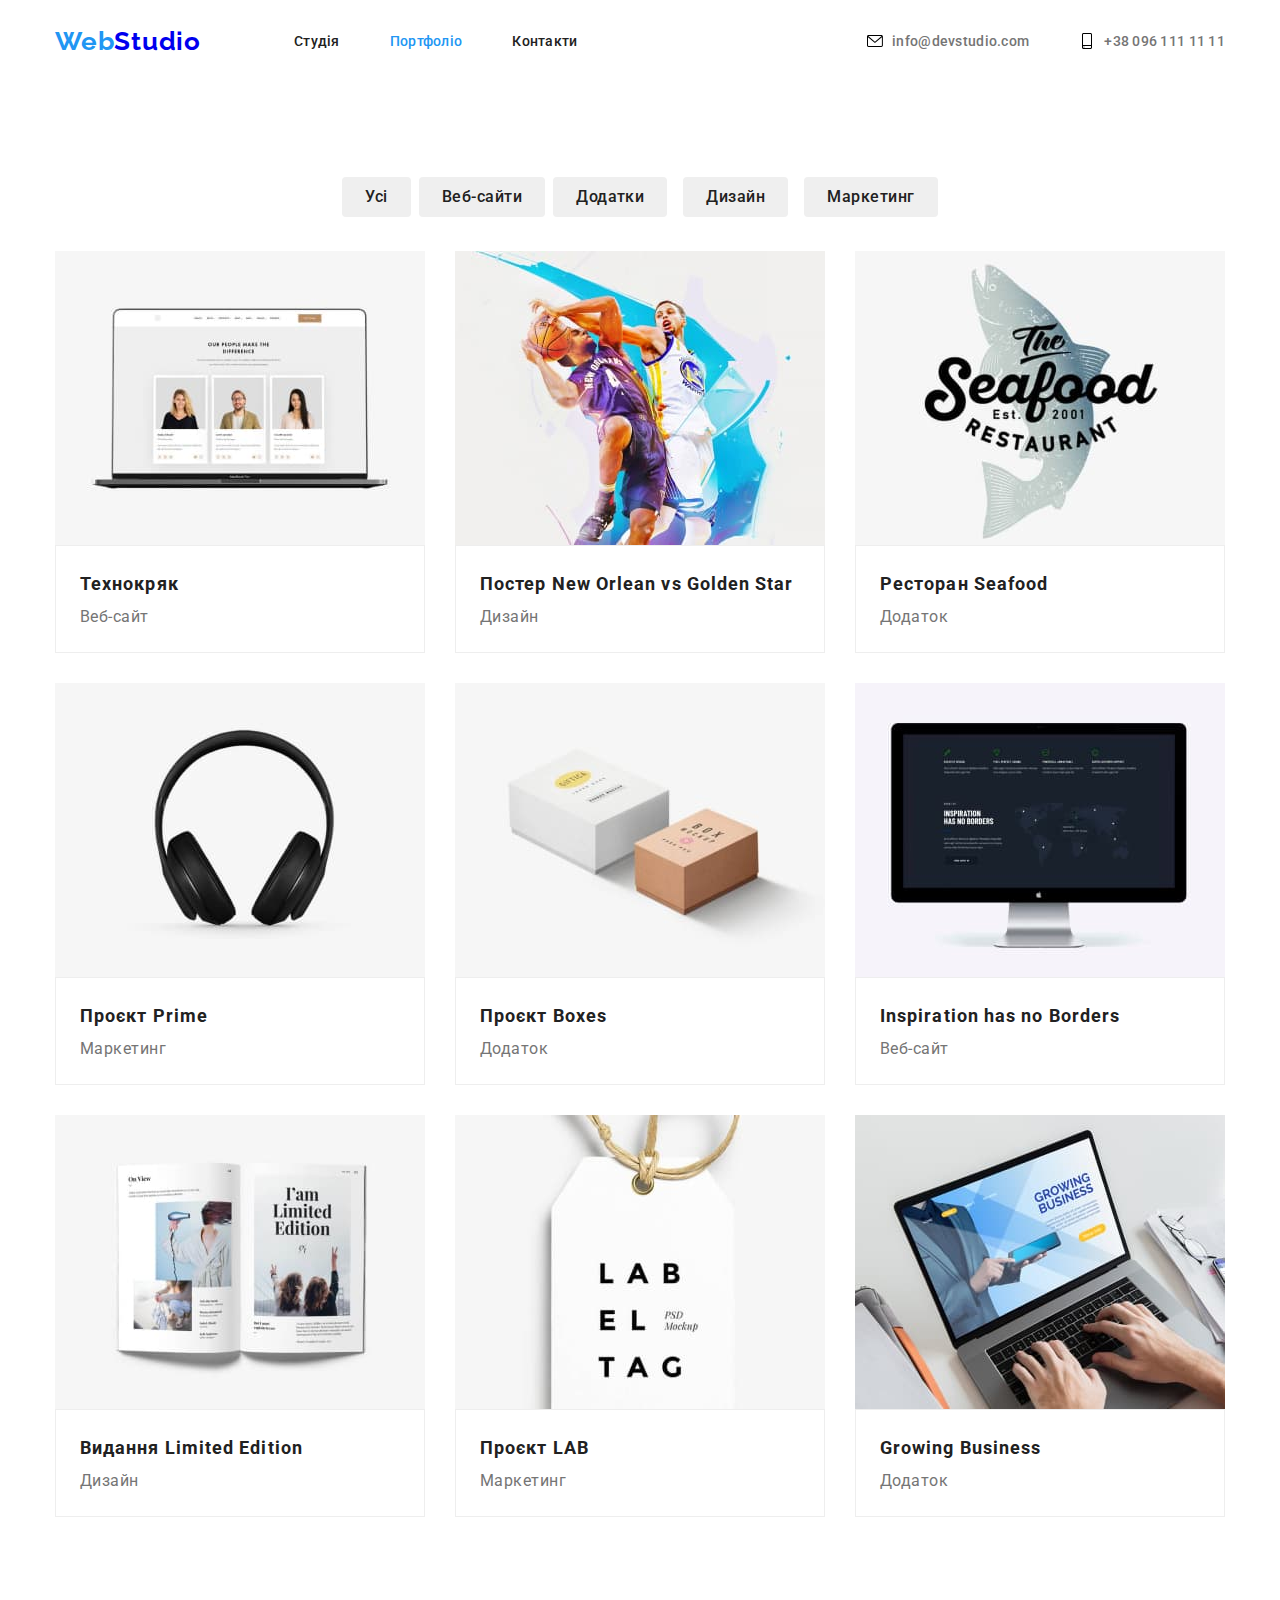
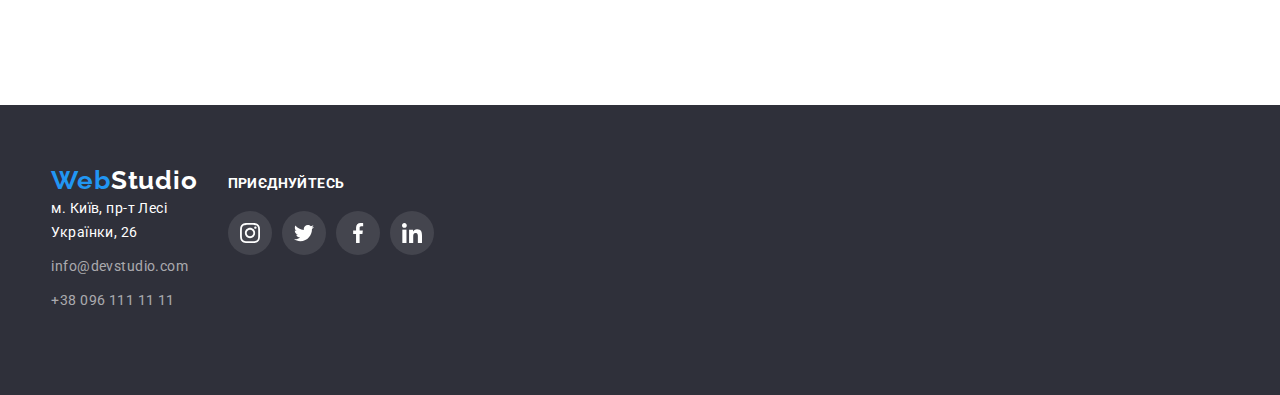
==== portfolio.html @ b9f02a89 "file transfer" ====
<!DOCTYPE html>
<html lang="uk">
  <head>
    <meta charset="UTF-8" />
    <meta http-equiv="X-UA-Compatible" content="IE=edge" />
    <meta name="viewport" content="width=device-width, initial-scale=1.0" />
    <title>portfolio</title>
    <link rel="preconnect" href="https://fonts.googleapis.com" />
    <link rel="preconnect" href="https://fonts.gstatic.com" crossorigin />
    <link
      href="https://fonts.googleapis.com/css2?family=Raleway:wght@700&family=Roboto:wght@400;500;700;900&display=swap"
      rel="stylesheet"
    />
    <link
      rel="stylesheet"
      href="https://cdnjs.cloudflare.com/ajax/libs/modern-normalize/1.1.0/modern-normalize.min.css"
    />
    <link rel="stylesheet" href="./css/styles.css" />
  </head>
  <body>
    <header class="header">
      <div class="container header-container">
        <!-- Навигация -->
        <nav class="header-container">
          <a href="./index.html" class="header-logo link"
            ><span class="web-style">Web</span>Studio</a
          >
          <ul class="header-nav-list list">
            <li class="header-list-item">
              <a
                class="header-list-link header-active-link link"
                href="./index.html"
                >Студія</a
              >
            </li>
            <li class="header-list-item">
              <a
                class="header-list-link header-active-link current link"
                href="./portfolio.html"
                >Портфоліо</a
              >
            </li>
            <li class="header-list-item">
              <a
                class="header-list-link header-active-link link"
                href="#contacts"
                >Контакти</a
              >
            </li>
          </ul>
        </nav>
        <ul class="header-contacts header-container list">
          <li class="contacts-list-item">
            <svg class="header-icon" width="16" height="12">
              <use href="./images/icons.svg#icon-envelope"></use>
            </svg>
            <a
              class="header-contacts-link header-active-link link"
              href="mailto:info@devstudio.com"
              >info@devstudio.com</a
            >
          </li>
          <li class="contacts-list-item">
            <svg class="header-icon" width="16" height="16">
              <use href="./images/icons.svg#icon-smartphone"></use>
            </svg>
            <a
              class="header-contacts-link header-active-link link"
              href="tel:+380961111111"
              >+38 096 111 11 11</a
            >
          </li>
        </ul>
      </div>
    </header>
    <main>
      <section class="portfolio-button-navigation portfolio">
        <div class="container">
          <!-- визуально скрытый h1 -->
          <h1 class="visually-hidden-portfolio">H1 portfolio</h1>
          <!-- кнопки портфолио -->
          <ul class="portfolio-list list">
            <li class="portfolio-button-list">
              <button type="button" class="portfolio-button-text">Усі</button>
            </li>
            <li>
              <button type="button" class="portfolio-button-text">
                Веб-сайти
              </button>
            </li>
            <li class="portfolio-button-list">
              <button type="button" class="portfolio-button-text">
                Додатки
              </button>
            </li>
            <li class="portfolio-button-list">
              <button type="button" class="portfolio-button-text">
                Дизайн
              </button>
            </li>
            <li class="portfolio-button-list">
              <button type="button" class="portfolio-button-text">
                Маркетинг
              </button>
            </li>
          </ul>
          <ul class="portfolio-main list">
            <li class="portfolio-images-list">
              <a class="portfolio-main-link-button link" href="">
                <img src="./images/website.jpg" alt="design" />
                <div class="main-portfolio-text-div">
                  <h2 class="portfolio-topic-text">Технокряк</h2>
                  <p class="portfolio-paragraph">Веб-сайт</p>
                </div>
              </a>
            </li>
            <li class="portfolio-images-list">
              <a class="portfolio-main-link-button link" href="">
                <img src="./images/design.jpg" alt="baskerball design" />
                <div class="main-portfolio-text-div">
                  <h3 class="portfolio-topic-text">
                    Постер New Orlean vs Golden Star
                  </h3>
                  <p class="portfolio-paragraph">Дизайн</p>
                </div>
              </a>
            </li>
            <li class="portfolio-images-list">
              <a class="portfolio-main-link-button link" href="">
                <img src="./images/addendum.jpg" alt="restoraunt" />
                <div class="main-portfolio-text-div">
                  <h2 class="portfolio-topic-text">Ресторан Seafood</h2>
                  <p class="portfolio-paragraph">Додаток</p>
                </div>
              </a>
            </li>
            <li class="portfolio-images-list">
              <a class="portfolio-main-link-button link" href="">
                <img src="./images/marketing.jpg" alt="headphones" />
                <div class="main-portfolio-text-div">
                  <h2 class="portfolio-topic-text">Проєкт Prime</h2>
                  <p class="portfolio-paragraph">Маркетинг</p>
                </div>
              </a>
            </li>
            <li class="portfolio-images-list">
              <a class="portfolio-main-link-button link" href="">
                <img src="./images/addendumbox.jpg" alt="project boxes" />
                <div class="main-portfolio-text-div">
                  <h2 class="portfolio-topic-text">Проєкт Boxes</h2>
                  <p class="portfolio-paragraph">Додаток</p>
                </div>
              </a>
            </li>
            <li class="portfolio-images-list">
              <a class="portfolio-main-link-button link" href="">
                <img src="./images/websitepc.jpg" alt="website on pc" />
                <div class="main-portfolio-text-div">
                  <h2 class="portfolio-topic-text">
                    Inspiration has no Borders
                  </h2>
                  <p class="portfolio-paragraph">Веб-сайт</p>
                </div>
              </a>
            </li>
            <li class="portfolio-images-list">
              <a class="portfolio-main-link-button link" href="">
                <img src="./images/designbook.jpg" alt="book" />
                <div class="main-portfolio-text-div">
                  <h2 class="portfolio-topic-text">Видання Limited Edition</h2>
                  <p class="portfolio-paragraph">Дизайн</p>
                </div>
              </a>
            </li>
            <li class="portfolio-images-list">
              <a class="portfolio-main-link-button link" href="">
                <img
                  src="./images/marketingbook.jpg"
                  alt="marketing book LAB"
                />
                <div class="main-portfolio-text-div">
                  <h2 class="portfolio-topic-text">Проєкт LAB</h2>
                  <p class="portfolio-paragraph">Маркетинг</p>
                </div>
              </a>
            </li>
            <li class="portfolio-images-list">
              <a class="portfolio-main-link-button link" href="">
                <img src="./images/addendumpc.jpg" alt="about business" />
                <div class="main-portfolio-text-div">
                  <h2 class="portfolio-topic-text">Growing Business</h2>
                  <p class="portfolio-paragraph">Додаток</p>
                </div>
              </a>
            </li>
          </ul>
        </div>
      </section>
    </main>
    <!-- футер -->
    <footer class="footer footer-portfolio">
      <div class="footer-address container">
        <a href="./index.html" class="footer-logo link"
          ><span class="web-style">Web</span>Studio</a
        >
        <address class="fotter-address">
          <ul class="list">
            <li>
              <a
                class="footer-map link"
                href="https://goo.gl/maps/VGLmBFfd4AsAkcc5A"
                >м. Київ, пр-т Лесі Українки, 26</a
              >
            </li>
            <li class="footer-contacts-link">
              <a class="footer-contacts link" href="mailto:info@devstudio.com"
                >info@devstudio.com</a
              >
            </li>
            <li class="footer-contacts-link">
              <a class="footer-contacts link" href="tel:+380961111111"
                >+38 096 111 11 11</a
              >
            </li>
          </ul>
        </address>
      </div>
      <div class="social-footer container">
        <strong class="footer-social-text">приєднуйтесь</strong>
        <ul class="footer-social-icons list">
          <li class="footer-social-items">
            <a href="" class="footer-social-link link"
              ><svg class="social-icon">
                <use href="./images/icons.svg#icon-instagram"></use></svg
            ></a>
          </li>
          <li class="footer-social-items">
            <a href="" class="footer-social-link link"
              ><svg class="social-icon">
                <use href="./images/icons.svg#icon-twitter"></use></svg
            ></a>
          </li>
          <li class="footer-social-items">
            <a href="" class="footer-social-link link"
              ><svg class="social-icon">
                <use href="./images/icons.svg#icon-facebook"></use></svg
            ></a>
          </li>
          <li class="footer-social-items">
            <a href="" class="footer-social-link link"
              ><svg class="social-icon">
                <use href="./images/icons.svg#icon-linkedin"></use></svg
            ></a>
          </li>
        </ul>
      </div>
    </footer>
  </body>
</html>
---- css/styles.css ----
/* General */

:root {
  --main-color: #212121;
  --second-color: #757575;
  --background-color: #ffffff;
  --accent-color: #2196f3;
}

body {
  margin: 0;
  font-size: 14px;
  font-family: "Roboto", sans-serif;
  background-color: var(--background-color);
}

img {
  display: block;
  width: 100%;
  height: auto;
}

p,
h2,
h3 {
  margin-top: 0;
  margin-bottom: 0;
}
.container {
  width: 1200px;
  margin-left: auto;
  margin-right: auto;
  padding-left: 15px;
  padding-right: 15px;
}

.link {
  text-decoration: none;
}

.list {
  padding: 0;
  margin: 0;
  list-style: none;
}

/* Хеадер */

.header {
  border-bottom: 100%;
}

.header-list-link {
  font-weight: 500;
  font-size: 14px;
  line-height: calc(16 / 12);
  letter-spacing: 0.02em;
  color: var(--main-color);
}

.current {
  color: var(--accent-color);
}

.header-logo {
  font-family: "Raleway", sans-serif;
  font-weight: 700;
  font-size: 26px;
  line-height: calc(31 / 26);
  letter-spacing: 0.03em;
}

.web-style {
  color: var(--accent-color);
}

.header-active-link:focus,
.contacts-list-item:hover,
.header-active-link:hover {
  color: var(--accent-color);
}

.contacts-list-item {
  align-items: center;
  justify-content: center;
  display: flex;
}

.header-contacts-link {
  font-weight: 500;
  font-size: 14px;
  line-height: calc(16 / 14);
  letter-spacing: 0.02em;
  color: var(--second-color);
}

.header-logo {
  display: flex;
  padding-top: 25px;
  padding-bottom: 25px;
  margin-right: 93px;
}

.header-nav-list {
  display: flex;
}
/* крайняя геометрия */
.header-list-item:not(:last-child),
.contacts-list-item:not(:last-child) {
  margin-right: 50px;
}

.header-list-link {
  padding-top: 32px;
  padding-bottom: 32px;
  display: block;
}

.header-container {
  align-items: center;
  display: flex;
  justify-content: space-between;
}

.header-icon {
  fill: currentColor;
  display: inline-block;
  margin-right: 9px;
  cursor: pointer;
}

.header-icon:hover {
  fill: var(--accent-color);
}

/* Hero */

.hero {
  background: #2f303a;
  text-align: center;
  padding-top: 200px;
  padding-bottom: 200px;
}

.overlay-hero {
  display: block;
  background-size: cover;
  background-repeat: no-repeat;
  background-position: center;
  margin-left: auto;
  margin-right: auto;
  max-width: 1600px;
  height: 600px;
  background-image: linear-gradient(
      to right,
      rgba(0, 0, 0, 0.4),
      rgba(0, 0, 0, 0.4)
    ),
    url("../images/hero-image.jpg");
}

.hero-text {
  font-weight: 900;
  font-size: 44px;
  line-height: calc(60 / 44);
  letter-spacing: 0.06em;
  text-transform: uppercase;
  color: var(--background-color);
  margin-bottom: 30px;
  margin-top: 0;
  width: 70%;
  text-align: center;
  margin-left: 200px;
}

.hero-button {
  font-family: inherit;
  cursor: pointer;
  font-weight: 700;
  font-size: 16px;
  line-height: calc(30 / 16);
  color: var(--background-color);
  background-color: var(--accent-color);
  text-align: center;
  border: 1px solid transparent;

  width: 216px;
  height: 50px;
  display: inline-flex;
  align-items: center;
  justify-content: center;
  border-radius: 4px;
}

.hero-button:hover,
.hero-button:focus {
  background-color: #188ce8;
}

/* Main */

.main-list-item {
  padding-bottom: 94px;
  padding-top: 94px;
}

.main-list-link {
  display: flex;
  gap: 30px;
}

.main-link-item {
  flex-basis: calc((100% - 90px) / 4);
}

.team-section {
  padding-bottom: 94px;
}

.team-images-link:nth-child(2) {
  margin-right: 30px;
  margin-left: 30px;
}

.main-list-topic {
  font-weight: 700;
  font-size: 14px;
  line-height: calc(16 / 14);
  letter-spacing: 0.03em;
  text-transform: uppercase;
  color: var(--main-color);
}

.main-list-paragraph {
  font-size: 14px;
  line-height: calc(24 / 14);
  letter-spacing: 0.03em;
  color: var(--second-color);
  margin-top: 10px;
  margin-bottom: 0;
}

.visually-hidden {
  position: absolute;
  width: 1px;
  height: 1px;
  margin: -1px;
  border: 0;
  padding: 0;

  white-space: nowrap;
  clip-path: inset(100%);
  clip: rect(0 0 0 0);
  overflow: hidden;
}

/* просто практиковался потом изменю на правильно */

.icon-main {
  display: inline-block;
  margin-left: 100px;
  margin-right: 100px;
  margin-top: 25px;
  margin-bottom: 55px;
}

.icon-main-div {
  background-color:#F5F4FA;;
}


.main-div-list {
  display: flex;
  align-items: center;
  justify-content: center;
}

/* our team */

.team-list-photo {
  display: flex;
}

.social-items,
.social-icons {
  display: flex;
  justify-content: center;
  margin-top: 16px;
}

.social-items {
  width: 44px;
  height: 44px;
  margin-right: 10px;
}

.social-icons .social-link {
  width: 100%;
  height: 100%;
  display: flex;
  justify-content: center;
  align-items: center;
  fill: #afb1b8;
}

.social-icons .social-link:hover {
  background-color: var(--accent-color);
  border-radius: 50%;
  fill: #ffffff;
}

.social-icon {
  width: 20px;
  height: 20px;
}

.social-items:last-child {
  margin-right: 0px;
}

.team-portrait-list {
  box-shadow: 0px 2px 2px 0px rgba(0, 0, 0, 0.3);
  background-color: #ffffff;
}

.team-portrait-list:nth-child(2n) {
  margin-right: 30px;
  margin-left: 30px;
}

.team-topic {
  font-weight: 700;
  font-size: 36px;
  line-height: calc(42 / 36);
  letter-spacing: 0.03em;
  color: var(--main-color);
  text-align: center;
  margin-bottom: 50px;
}

.team-names {
  font-weight: 500;
  font-size: 16px;
  line-height: calc(19 / 16);
  letter-spacing: 0.03em;
  color: var(--main-color);
  text-align: center;

  margin-bottom: 10px;
}

.team-portrait-text {
  padding-top: 30px;
  padding-bottom: 30px;
}

.our-team-group {
  padding-bottom: 94px;
  padding-top: 94px;
  background-color: #F5F4FA;
}

.team-labor {
  font-size: 16px;
  line-height: calc(19 / 16);
  letter-spacing: 0.03em;
  color: var(--second-color);
  text-align: center;
}

/* our clients */

.clients-icons {
  display: flex;
}

.logo-items {
  width: 170px;
  height: 92px;
  margin-right: 30px;
  border: 1px solid #afb1b8;
  border-radius: 4px;
  cursor: pointer;
}

.clients-logo {
  width: 106px;
  height: 60px;
  fill: #afb1b8;
}

.clients-logo:hover,
.logo-items:hover {
  fill: var(--accent-color);
  border-color: var(--accent-color);
}

.logo-items:last-child {
  margin-right: 0px;
}

.our-clients {
  padding-bottom: 94px;
  padding-top: 94px;
}

.clients-icons,
.logo-items {
  display: flex;
  justify-content: center;
  align-items: center;
}

/*Footer*/

.footer {
  background: #2f303a;
  padding-top: 60px;
  padding-bottom: 60px;
  justify-content: center;
  display: flex;
}

.fotter-address {
  font-style: normal;
}

.footer-logo {
  font-family: "Raleway", sans-serif;
  font-style: normal;
  font-weight: 700;
  font-size: 26px;
  line-height: 31px;
  letter-spacing: 0.03em;
  color: var(--background-color);
}

.footer-address-list {
  margin-top: 20px;
}


.footer-map {
  font-size: 14px;
  line-height: calc(24 / 14);
  letter-spacing: 0.03em;
  color: var(--background-color);
}

.footer-contacts {
  font-size: 14px;
  line-height: 24px;
  letter-spacing: 0.03em;
  color: #ffffff99;
}

.footer-contacts-link:not(:last-child) {
  margin-top: 10px;
  margin-bottom: 10px;
}

.footer-map:hover {
  color: var(--accent-color);
}

.footer-contacts:hover,
.footer-map:hover,
.footer-contacts:focus,
.footer-map:focus {
  color: var(--accent-color);
}

.footer-address {
  margin-left: 215px;
  margin-right: 0px;
}



/* социа футера */
.social-footer {
  margin-top: 10px;
  margin-right: 1000px;
  margin-bottom: 100px;
  justify-content: center;
}

.footer-social-text {
  font-weight: 700;
  font-size: 14px;
  line-height: 16px;
  letter-spacing: 0.03em;
  text-transform: uppercase;
  color: var(--background-color);
  width: 116px;
  height: 16px;
}

.footer-social-items,
.footer-social-icons {
  display: flex;
}

.footer-social-icons .footer-social-link {
  width: 100%;
  height: 100%;
  display: flex;
  justify-content: center;
  align-items: center;
  fill: #ffffff;
  background-color: rgba(255, 255, 255, 0.1);
  border-radius: 50%;
  margin-top: 20px;
}

.footer-social-items {
  width: 44px;
  height: 44px;
  margin-right: 10px;
}

.footer-social-icons .footer-social-link:hover {
  background-color: var(--accent-color);
  border-radius: 50%;
  fill: #ffffff;
}

.social-icon {
  width: 20px;
  height: 20px;
}

.social-items:last-child {
  margin-right: 0px;
}

/* PORTFOLIO */

.portfolio-button-navigation {
  padding-top: 94px;
  padding-bottom: 94px;
}

.portfolio-list {
  display: flex;
  align-items: center;
  justify-content: center;
}

.portfolio-main {
  display: flex;
  flex-wrap: wrap;
  margin-top: 34px;
  align-items: center;
  gap: 30px;
}

.main-portfolio-text-div {
  padding-top: 20px;
  padding-bottom: 20px;
  padding-left: 24px;
  padding-right: 24px;
  border: 1px solid #eeeeee;
}

.teamjob-images-list {
  display: flex;
}

.portfolio-topic-text {
  font-weight: 700;
  font-size: 18px;
  line-height: 36px;
  letter-spacing: 0.06em;
  color: var(--main-color);
}

.portfolio-paragraph {
  font-weight: 400;
  font-size: 16px;
  line-height: 30px;
  letter-spacing: 0.03em;
  color: var(--second-color);
}

.portfolio-button-text {
  font-family: inherit;
  cursor: pointer;
  font-weight: 500;
  font-size: 16px;
  line-height: 26px;
  letter-spacing: 0.03em;
  color: var(--main-color);
  border-radius: 4px;
  padding: 6px 22px;
  text-align: center;
  border: 1px solid transparent;
}

.portfolio-button-text:hover,
.portfolio-button-text:focus {
  color: var(--background-color);
  background-color: var(--accent-color);
  padding: 6px 22px;
  border-radius: 4px;
}

.portfolio-button-list {
  padding-right: 8px;
  padding-left: 8px;
}

.visually-hidden-portfolio {
  position: absolute;
  width: 1px;
  height: 1px;
  margin: -1px;
  border: 0;
  padding: 0;
  white-space: nowrap;
  clip-path: inset(100%);
  clip: rect(0 0 0 0);
  overflow: hidden;
}

.footer-portfolio {
  margin-top: 94px;
}

.portfolio-main-link-button:hover {
  display: block;
  box-shadow: 0px 2px 2px 0px rgba(0, 0, 0, 0.3);
}
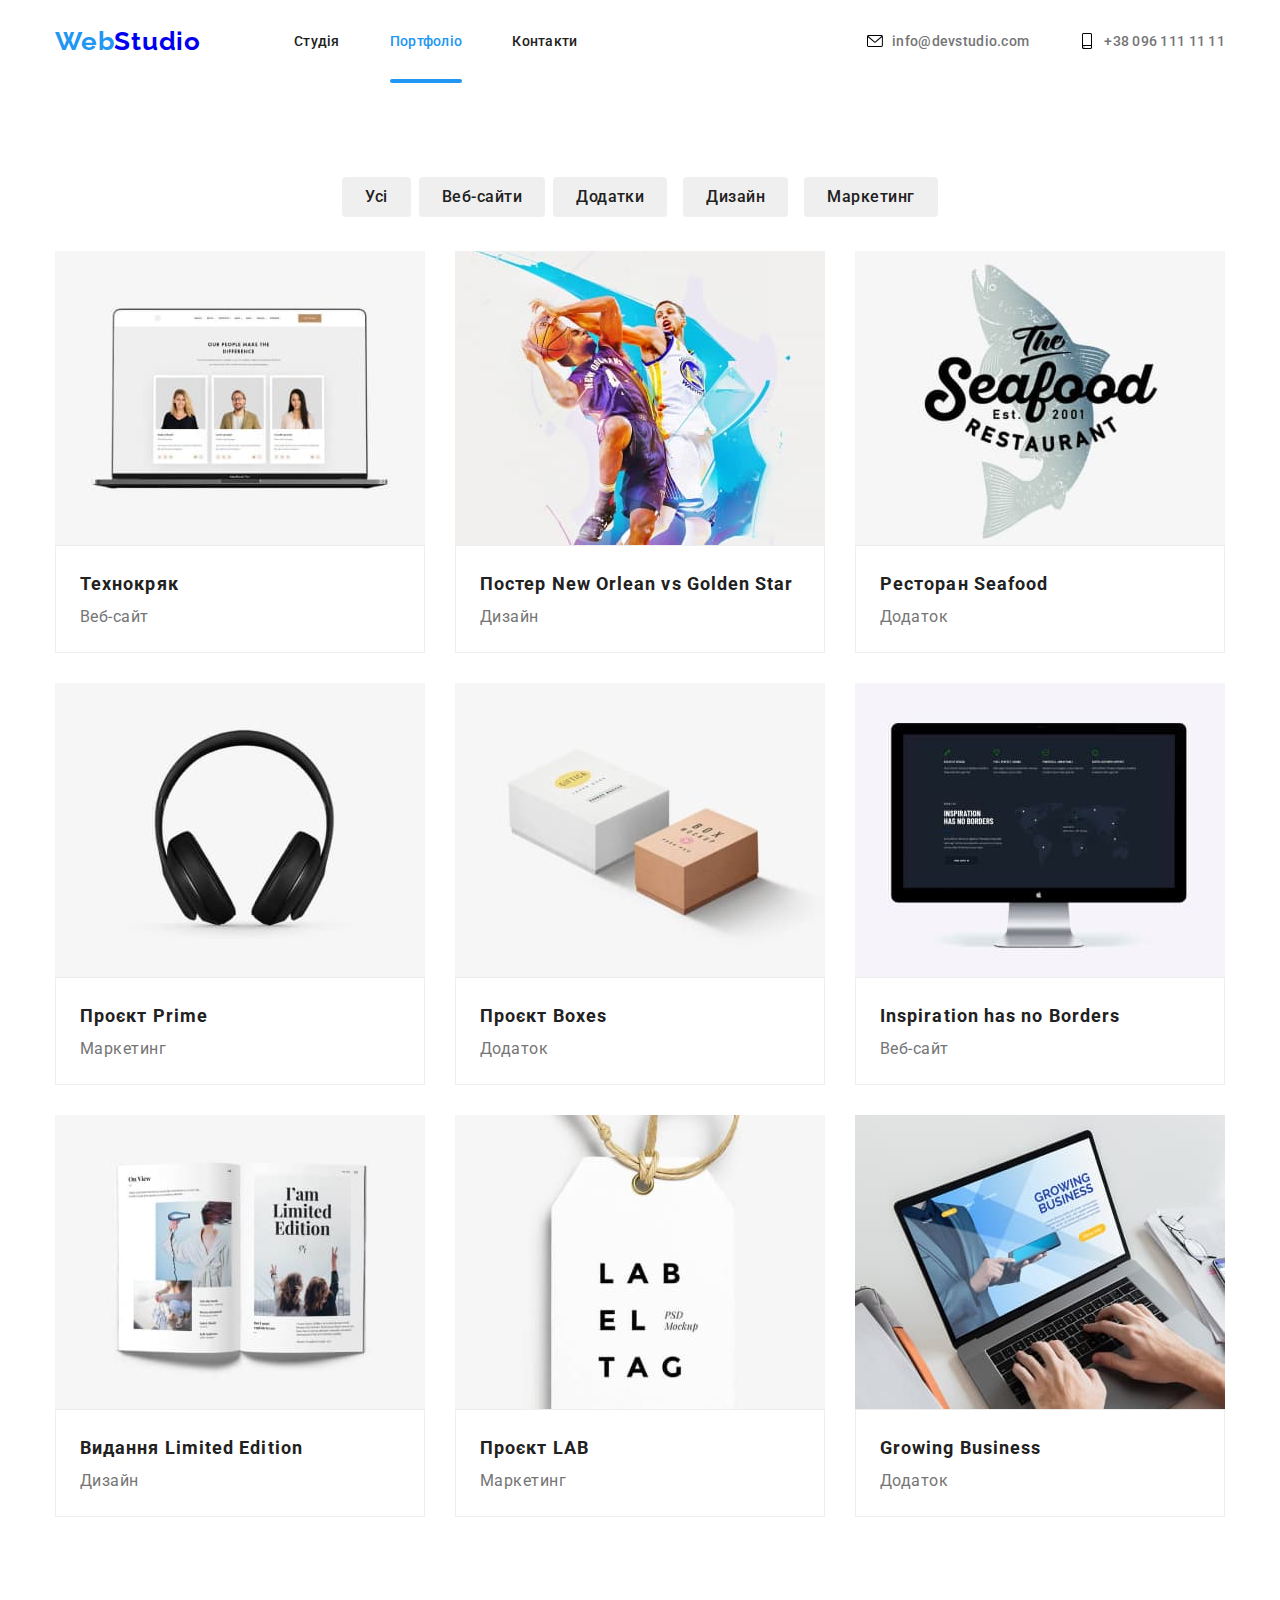
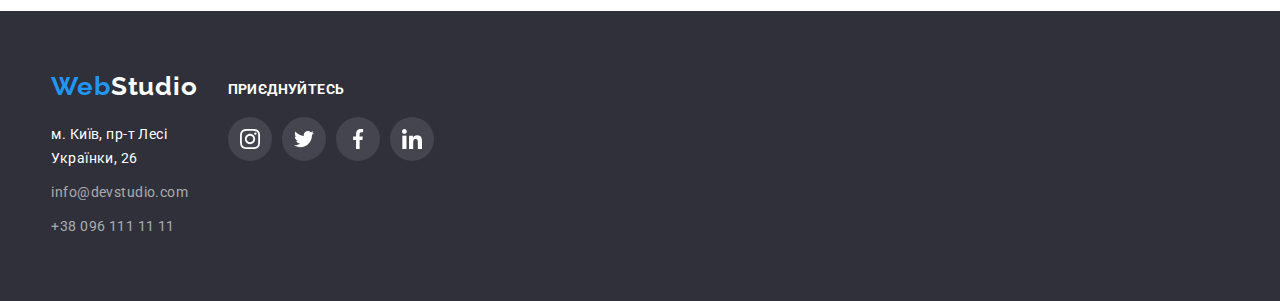
==== commit 84a1519a: "Animations" ====
--- a/portfolio.html
+++ b/portfolio.html
@@ -198,13 +198,13 @@
       </section>
     </main>
     <!-- футер -->
-    <footer class="footer footer-portfolio">
+    <footer class="footer">
       <div class="footer-address container">
         <a href="./index.html" class="footer-logo link"
           ><span class="web-style">Web</span>Studio</a
         >
         <address class="fotter-address">
-          <ul class="list">
+          <ul class="footer-address-list list">
             <li>
               <a
                 class="footer-map link"
@@ -227,7 +227,7 @@
       </div>
       <div class="social-footer container">
         <strong class="footer-social-text">приєднуйтесь</strong>
-        <ul class="footer-social-icons list">
+        <ul class="footer-social-icons list link">
           <li class="footer-social-items">
             <a href="" class="footer-social-link link"
               ><svg class="social-icon">
--- a/css/styles.css
+++ b/css/styles.css
@@ -56,10 +56,24 @@
   line-height: calc(16 / 12);
   letter-spacing: 0.02em;
   color: var(--main-color);
+  position: relative;
+  transition: color 250ms cubic-bezier(0.4, 0, 0.2, 1);
 }
 
 .current {
   color: var(--accent-color);
+}
+
+.current::after {
+  position: absolute;
+  bottom: 0px;
+  right: 0px;
+  left: 0px;
+  content: "";
+  width: 100%;
+  height: 4px;
+  background-color: var(--accent-color);
+  border-radius: 2px;
 }
 
 .header-logo {
@@ -78,6 +92,7 @@
 .contacts-list-item:hover,
 .header-active-link:hover {
   color: var(--accent-color);
+  transition: color 250ms cubic-bezier(0.4, 0, 0.2, 1);
 }
 
 .contacts-list-item {
@@ -131,6 +146,50 @@
 
 .header-icon:hover {
   fill: var(--accent-color);
+}
+
+/* Backdrop */
+
+.backdrop {
+  position: fixed;
+  top: 0;
+  left: 0;
+  width: 100%;
+  height: 100%;
+  background: rgba(0, 0, 0, 0.2);
+}
+
+.modal {
+  width: 528px;
+  height: 581px;
+  background-color: #ffffff;
+  position: absolute;
+  top: 50%;
+  left: 50%;
+  transform: translate(-50%, -50%);
+}
+
+.backdrop.is-hidden {
+  opacity: 0;
+  pointer-events: none;
+}
+
+.backdrop-button {
+  width: 30px;
+  height: 30px;
+  border-radius: 50%;
+  border: 1px solid rgba(0, 0, 0, 0.1);
+  margin-left: 490px;
+  margin-right: 8px;
+  margin-top: 8px;
+  cursor: pointer;
+}
+
+.svg-backdrop-button {
+  width: 18px;
+  height: 18px;
+  display: block;
+  margin: auto;
 }
 
 /* Hero */
@@ -190,6 +249,10 @@
   align-items: center;
   justify-content: center;
   border-radius: 4px;
+
+  transition-property: background-color;
+  transition-duration: 250ms;
+  transition-timing-function:cubic-bezier(0.4, 0, 0.2, 1);
 }
 
 .hero-button:hover,
@@ -265,9 +328,8 @@
 }
 
 .icon-main-div {
-  background-color:#F5F4FA;;
-}
-
+  background-color: #f5f4fa;
+}
 
 .main-div-list {
   display: flex;
@@ -307,6 +369,12 @@
   background-color: var(--accent-color);
   border-radius: 50%;
   fill: #ffffff;
+
+
+  
+  transition-property: background-color;
+  transition-duration: 250ms;
+  transition-timing-function:cubic-bezier(0.4, 0, 0.2, 1);
 }
 
 .social-icon {
@@ -357,7 +425,7 @@
 .our-team-group {
   padding-bottom: 94px;
   padding-top: 94px;
-  background-color: #F5F4FA;
+  background-color: #f5f4fa;
 }
 
 .team-labor {
@@ -439,7 +507,6 @@
   margin-top: 20px;
 }
 
-
 .footer-map {
   font-size: 14px;
   line-height: calc(24 / 14);
@@ -468,14 +535,13 @@
 .footer-contacts:focus,
 .footer-map:focus {
   color: var(--accent-color);
+  transition: color 250ms cubic-bezier(0.4, 0, 0.2, 1);
 }
 
 .footer-address {
   margin-left: 215px;
   margin-right: 0px;
 }
-
-
 
 /* социа футера */
 .social-footer {
@@ -523,6 +589,10 @@
   background-color: var(--accent-color);
   border-radius: 50%;
   fill: #ffffff;
+
+  transition-property: background-color;
+  transition-duration: 250ms;
+  transition-timing-function: cubic-bezier(0.4, 0, 0.2, 1);
 }
 
 .social-icon {
@@ -603,6 +673,7 @@
   background-color: var(--accent-color);
   padding: 6px 22px;
   border-radius: 4px;
+  transition: color 250ms cubic-bezier(0.4, 0, 0.2, 1);
 }
 
 .portfolio-button-list {
